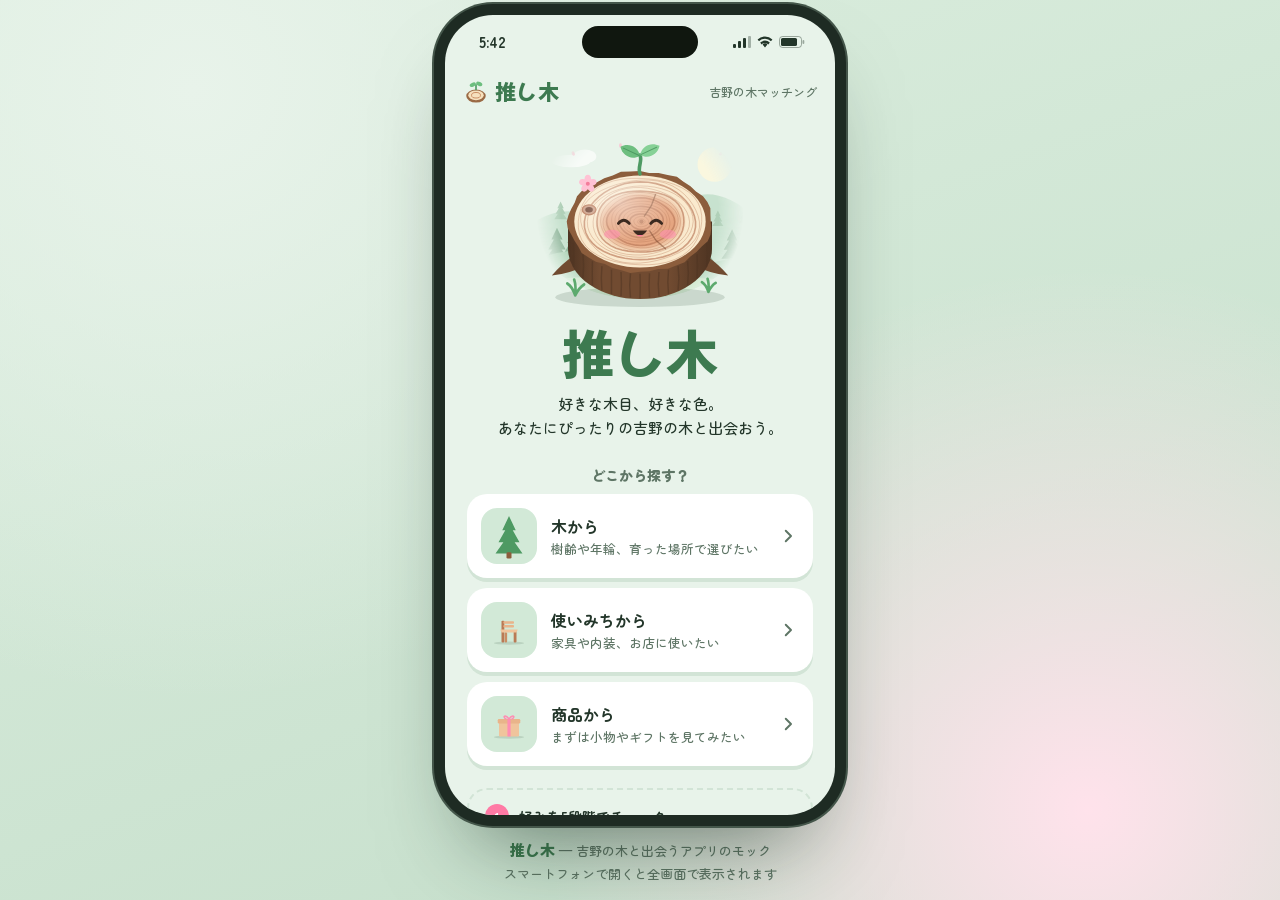
==== index.html @ c7396439 "モックとしての完成度を高めた" ====
<!doctype html>
<html lang="ja">
<head>
  <meta charset="utf-8">
  <meta name="viewport" content="width=device-width, initial-scale=1, viewport-fit=cover">
  <meta name="theme-color" content="#E8F3EA">
  <title>推し木｜あなたにぴったりの吉野の木と出会う（サンプル）</title>

  <link rel="preconnect" href="https://fonts.googleapis.com">
  <link rel="preconnect" href="https://fonts.gstatic.com" crossorigin>
  <link href="https://fonts.googleapis.com/css2?family=Mochiy+Pop+One&family=Zen+Maru+Gothic:wght@500;700;900&display=swap" rel="stylesheet">

  <link rel="stylesheet" href="css/base.css">
  <link rel="stylesheet" href="css/components.css">
  <link rel="stylesheet" href="css/screens.css">
</head>
<body>
  <div class="app">
    <!-- PC で見たときだけ表示するスマホのステータスバー -->
    <div class="statusbar" aria-hidden="true">
      <span id="clock">9:41</span>
      <span class="island"></span>
      <span class="sys">
        <svg viewBox="0 0 18 12"><rect x="0" y="8" width="3" height="4" rx="1"/><rect x="5" y="5" width="3" height="7" rx="1"/><rect x="10" y="2" width="3" height="10" rx="1"/><rect x="15" y="0" width="3" height="12" rx="1" opacity=".35"/></svg>
        <svg viewBox="0 0 16 12"><path d="M8 11.5l2.4-3a3.4 3.4 0 0 0-4.8 0zM3.2 6.6a6.8 6.8 0 0 1 9.6 0l-1.4 1.8a4.6 4.6 0 0 0-6.8 0zM.6 3.4a10.6 10.6 0 0 1 14.8 0L14 5.2a8.4 8.4 0 0 0-12 0z"/></svg>
        <svg viewBox="0 0 26 12"><rect x=".5" y=".5" width="22" height="11" rx="3" fill="none" stroke="currentColor" opacity=".4"/><rect x="2" y="2" width="16" height="8" rx="1.6"/><rect x="23.5" y="4" width="1.8" height="4" rx=".9" opacity=".4"/></svg>
      </span>
    </div>

    <header class="top">
      <div class="logo" aria-label="推し木">
        <svg viewBox="0 0 32 32" aria-hidden="true">
          <ellipse cx="16" cy="21" rx="12" ry="8" fill="#9A6A45"/>
          <ellipse cx="16" cy="20" rx="9.5" ry="6" fill="#F6E1BE"/>
          <ellipse cx="16" cy="20" rx="5.5" ry="3.4" fill="none" stroke="#C98D63" stroke-width="1.2"/>
          <path d="M16 13V7" stroke="#4E9A63" stroke-width="2" stroke-linecap="round"/>
          <ellipse cx="12" cy="7" rx="4" ry="2.4" fill="#6DBE7F" transform="rotate(-25 12 7)"/>
          <ellipse cx="20" cy="6" rx="4" ry="2.4" fill="#6DBE7F" transform="rotate(25 20 6)"/>
        </svg>
        推し木
      </div>
      <div class="top-meta" id="topMeta">吉野の木マッチング</div>
    </header>

    <!-- 各画面は js/screens/*.js がここに描画する -->
    <main id="main"></main>

    <nav class="tabs" id="tabs" hidden aria-label="メニュー">
      <button class="tab" data-tab="swipe">
        <svg viewBox="0 0 24 24" fill="none" stroke="currentColor" stroke-width="2" stroke-linecap="round">
          <rect x="5" y="3" width="14" height="18" rx="4"/>
          <path d="M9 13.5c1 1.5 5 1.5 6 0"/>
          <circle cx="9.5" cy="10" r=".6" fill="currentColor"/>
          <circle cx="14.5" cy="10" r=".6" fill="currentColor"/>
        </svg>
        さがす
      </button>
      <button class="tab" data-tab="oshi">
        <svg viewBox="0 0 24 24" fill="none" stroke="currentColor" stroke-width="2" stroke-linejoin="round">
          <path d="M12 20s-7-4.3-8.9-8.6C1.7 8.1 3.7 4.8 7 4.8c2 0 3.3 1.1 5 3 1.7-1.9 3-3 5-3 3.3 0 5.3 3.3 3.9 6.6C19 15.7 12 20 12 20z"/>
        </svg>
        推し木
        <span class="count" id="oshiCount" hidden></span>
      </button>
      <button class="tab" data-tab="mat">
        <svg viewBox="0 0 24 24" fill="none" stroke="currentColor" stroke-width="2" stroke-linejoin="round">
          <path d="M3 8.5l9-4 9 4-9 4z"/>
          <path d="M3 8.5v3.5l9 4 9-4V8.5"/>
          <path d="M3 12v3.5l9 4 9-4V12"/>
        </svg>
        材木
      </button>
      <button class="tab" data-tab="me">
        <svg viewBox="0 0 24 24" fill="none" stroke="currentColor" stroke-width="2" stroke-linecap="round">
          <ellipse cx="12" cy="15" rx="8" ry="5.5"/>
          <ellipse cx="12" cy="15" rx="3.5" ry="2.2"/>
          <path d="M12 9.5V5M12 6c-1.5-2-4-2-4-2s.5 2.5 4 2zM12 6c1.5-2 4-2 4-2s-.5 2.5-4 2z"/>
        </svg>
        わたし
      </button>
    </nav>

    <!-- モーダル類（スマホ枠の中に収めるため .app の内側に置く） -->
    <div class="overlay" id="overlay" hidden></div>
    <div class="match" id="match" hidden role="dialog" aria-modal="true" aria-labelledby="matchTitle"></div>
    <div class="toast" id="toast" role="status" aria-live="polite"></div>
  </div>

  <!-- PC で見たときだけ表示する説明 -->
  <aside class="device-note">
    <b>推し木</b> — 吉野の木と出会うアプリのモック<br>
    スマートフォンで開くと全画面で表示されます
  </aside>

  <!-- 読み込み順に依存しているので順番を変えないこと -->
  <script src="js/data.js"></script>
  <script src="js/state.js"></script>
  <script src="js/utils.js"></script>
  <script src="js/svg.js"></script>
  <script src="js/logic.js"></script>
  <script src="js/screens/start.js"></script>
  <script src="js/screens/quiz.js"></script>
  <script src="js/screens/profile.js"></script>
  <script src="js/screens/swipe.js"></script>
  <script src="js/screens/match.js"></script>
  <script src="js/screens/sheet.js"></script>
  <script src="js/screens/oshi.js"></script>
  <script src="js/screens/materials.js"></script>
  <script src="js/screens/inquiry.js"></script>
  <script src="js/main.js"></script>
</body>
</html>
---- css/base.css ----
/* =========================================================
   base.css — テーマ変数・リセット・全体レイアウト
   ========================================================= */

/* ---------- テーマ変数（ライト） ---------- */
:root {
  --bg: #E8F3EA;
  --paper: #FFFFFF;
  --ink: #23362A;
  --sub: #5E7565;
  --sugi: #3D7A50;
  --sugi-2: #D2E9D7;
  --sakura: #FF7AA5;
  --sakura-ink: #D94B7B;
  --sakura-2: #FFE2EB;
  --wood: #F4DDB4;
  --line: #D2E4D6;
  --shade: rgba(34, 72, 46, .28);
  --desk: #DCEEDF;
  --desk-2: #C4DECA;

  --display: "Mochiy Pop One", "Hiragino Maru Gothic ProN", "Zen Maru Gothic", system-ui, sans-serif;
  --body: "Zen Maru Gothic", "Hiragino Maru Gothic ProN", "Hiragino Sans", "Yu Gothic", system-ui, sans-serif;

  box-sizing: border-box;
  padding-top: env(safe-area-inset-top, 0px);
  padding-bottom: env(safe-area-inset-bottom, 0px);
}

/* ---------- テーマ変数（ダーク） ---------- */
@media (prefers-color-scheme: dark) {
  :root:not([data-theme="light"]) {
    --bg: #15231A;
    --paper: #1F3228;
    --ink: #EAF4EC;
    --sub: #A6C0AE;
    --sugi: #86C99C;
    --sugi-2: #2A4434;
    --sakura: #FF8DB3;
    --sakura-ink: #FF9DBE;
    --sakura-2: #472A35;
    --wood: #5B4731;
    --line: #2E4A3A;
    --shade: rgba(0, 0, 0, .5);
    --desk: #0E1712;
    --desk-2: #1A2A20;
  }
}

:root[data-theme="dark"] {
  --bg: #15231A;
  --paper: #1F3228;
  --ink: #EAF4EC;
  --sub: #A6C0AE;
  --sugi: #86C99C;
  --sugi-2: #2A4434;
  --sakura: #FF8DB3;
  --sakura-ink: #FF9DBE;
  --sakura-2: #472A35;
  --wood: #5B4731;
  --line: #2E4A3A;
  --shade: rgba(0, 0, 0, .5);
  --desk: #0E1712;
  --desk-2: #1A2A20;
}

/* ---------- リセット ---------- */
*,
*::before,
*::after {
  box-sizing: inherit;
}

html {
  height: 100%;
  scroll-padding-top: env(safe-area-inset-top, 0px);
}

body {
  height: 100%;
  margin: 0;
  background: var(--bg);
  color: var(--ink);
  font-family: var(--body);
  font-weight: 500;
  -webkit-font-smoothing: antialiased;
  line-height: 1.6;
}

button {
  font: inherit;
  color: inherit;
  cursor: pointer;
  border: 0;
  background: none;
}

:focus-visible {
  outline: 3px solid var(--sugi);
  outline-offset: 3px;
  border-radius: 12px;
}

svg {
  display: block;
  max-width: 100%;
}

/* ---------- アプリ全体の枠 ---------- */
.app {
  height: 100%;
  max-width: 440px;
  margin: 0 auto;
  display: flex;
  flex-direction: column;
  position: relative;
  overflow: hidden;
}

.top {
  display: flex;
  align-items: center;
  justify-content: space-between;
  padding: 12px 18px 4px;
  flex: none;
}

.logo {
  font-family: var(--display);
  font-size: 21px;
  color: var(--sugi);
  display: flex;
  align-items: center;
  gap: 6px;
  letter-spacing: .02em;
}

.logo svg {
  width: 26px;
  height: 26px;
}

.top-meta {
  font-size: 12px;
  color: var(--sub);
}

main {
  flex: 1;
  min-height: 0;
  display: flex;
  flex-direction: column;
  overflow-y: auto;
  overflow-x: hidden;
}

.pad {
  padding: 8px 20px 24px;
}

/* 画面が切り替わったときの入場アニメーション（utils.js の paint() がつける） */
main > .enter {
  animation: screenIn .34s cubic-bezier(.2, .9, .3, 1) both;
}

@keyframes screenIn {
  from { opacity: 0; transform: translateY(12px); }
}

/* ---------- PC で見たときのスマホ枠 ---------- */
.statusbar,
.device-note {
  display: none;
}

@media (min-width: 640px) and (min-height: 720px) {
  body {
    display: flex;
    flex-direction: column;
    align-items: center;
    justify-content: center;
    gap: 22px;
    background:
      radial-gradient(circle at 15% 10%, var(--bg) 0, transparent 45%),
      radial-gradient(circle at 85% 90%, var(--sakura-2) 0, transparent 40%),
      linear-gradient(160deg, var(--desk), var(--desk-2));
  }

  :root {
    padding: 0;
  }

  .app {
    flex: none;
    width: 390px;
    max-width: none;
    height: min(844px, calc(100vh - 100px));
    margin: 0;
    border-radius: 48px;
    background: var(--bg);
    box-shadow:
      0 0 0 11px #1E2B23,
      0 0 0 13px #44564A,
      0 50px 90px -30px rgba(20, 40, 28, .6);
  }

  .statusbar {
    flex: none;
    position: relative;
    display: flex;
    align-items: center;
    justify-content: space-between;
    height: 48px;
    padding: 6px 30px 0 34px;
    font-size: 15px;
    font-weight: 700;
    color: var(--ink);
  }

  .statusbar .island {
    position: absolute;
    left: 50%;
    top: 11px;
    width: 116px;
    height: 32px;
    border-radius: 20px;
    background: #10170F;
    transform: translateX(-50%);
  }

  .statusbar .sys {
    display: flex;
    align-items: center;
    gap: 6px;
  }

  .statusbar .sys svg {
    height: 12px;
    width: auto;
    fill: currentColor;
  }

  .device-note {
    display: block;
    text-align: center;
    font-size: 13px;
    color: var(--sub);
    line-height: 1.7;
  }

  .device-note b {
    font-family: var(--display);
    font-weight: 400;
    color: var(--sugi);
    font-size: 15px;
  }
}

/* ---------- 共通アニメーション ---------- */
@keyframes pop {
  from { transform: scale(.4); opacity: 0; }
  to   { transform: none; opacity: 1; }
}

@keyframes fade {
  from { opacity: 0; }
}

/* ---------- 動きを減らす設定 ---------- */
@media (prefers-reduced-motion: reduce) {
  *,
  *::before,
  *::after {
    animation-duration: .01ms !important;
    animation-delay: 0s !important;
    transition-duration: .01ms !important;
  }
  .petal {
    display: none;
  }
}
---- css/components.css ----
/* =========================================================
   components.css — タブ・ボタン・チップ・シート・マッチ演出・トースト
   ========================================================= */

/* ---------- タブバー ---------- */
.tabs {
  flex: none;
  display: flex;
  justify-content: space-around;
  padding: 6px 8px 8px;
  background: var(--paper);
  border-top: 1px solid var(--line);
  border-radius: 22px 22px 0 0;
}

.tabs[hidden] {
  display: none;
}

.tab {
  display: flex;
  flex-direction: column;
  align-items: center;
  gap: 2px;
  font-size: 11px;
  color: var(--sub);
  padding: 6px 14px;
  border-radius: 14px;
  position: relative;
}

.tab svg {
  width: 24px;
  height: 24px;
}

.tab[aria-current="page"] {
  color: var(--sugi);
  background: var(--sugi-2);
}

.tab .count {
  position: absolute;
  top: 2px;
  right: 8px;
  background: var(--sakura);
  color: #fff;
  font-size: 10px;
  min-width: 17px;
  height: 17px;
  border-radius: 9px;
  display: grid;
  place-items: center;
  padding: 0 4px;
  font-weight: 700;
}

/* ---------- ボタン ---------- */
.btn {
  display: flex;
  align-items: center;
  justify-content: center;
  gap: 8px;
  width: 100%;
  padding: 15px 20px;
  border-radius: 999px;
  font-weight: 900;
  font-size: 16px;
  transition: transform .12s;
}

.btn svg {
  width: 20px;
  height: 20px;
  flex: none;
}

.btn:active {
  transform: scale(.97);
}

.btn.primary {
  background: var(--sakura);
  color: #fff;
  box-shadow: 0 6px 0 var(--sakura-ink);
}

.btn.primary:active {
  box-shadow: 0 2px 0 var(--sakura-ink);
  transform: translateY(4px);
}

.btn.soft {
  background: var(--sugi-2);
  color: var(--sugi);
}

.btn.link {
  background: none;
  color: var(--sub);
  font-weight: 700;
  font-size: 14px;
  padding: 10px;
  text-decoration: underline;
  text-underline-offset: 4px;
}

.stack-btns {
  display: grid;
  gap: 10px;
}

/* ---------- チップ ---------- */
.chip {
  display: inline-block;
  background: var(--sugi-2);
  color: var(--sugi);
  padding: 3px 11px;
  border-radius: 999px;
  font-weight: 700;
  font-size: 12.5px;
}

/* ---------- 詳細シート（下から出るモーダル） ---------- */
.overlay {
  position: absolute;
  inset: 0;
  z-index: 20;
  display: flex;
  align-items: flex-end;
  justify-content: center;
  background: rgba(20, 40, 28, .45);
  animation: fade .2s;
}

.overlay[hidden] {
  display: none;
}

.sheet {
  width: 100%;
  max-width: 440px;
  max-height: 92%;
  background: var(--paper);
  border-radius: 28px 28px 0 0;
  overflow-y: auto;
  animation: up .3s cubic-bezier(.2, 1, .4, 1);
  padding-bottom: env(safe-area-inset-bottom, 0px);
}

@keyframes up {
  from { transform: translateY(60%); }
}

.sheet-art {
  position: relative;
  display: grid;
  place-items: center;
  height: 220px;
  overflow: hidden;
}

.sheet-art .char svg {
  width: 180px;
  height: 180px;
  margin-top: 24px;
}

/* 材木の詳細シートの上部 */
.sheet-art.mat-hero {
  background: linear-gradient(170deg, #FFF6E6, #F4E2C2);
}

.sheet-art.mat-hero.hinoki {
  background: linear-gradient(170deg, #FBFAF2, #EDE9D2);
}

.sheet-art.mat-hero > svg {
  width: 82%;
  height: auto;
  margin-top: 18px;
}

.close {
  position: absolute;
  top: 14px;
  right: 14px;
  width: 38px;
  height: 38px;
  border-radius: 50%;
  background: var(--paper);
  display: grid;
  place-items: center;
}

.close svg {
  width: 16px;
  height: 16px;
}

.sheet-body {
  padding: 6px 20px 26px;
}

.sec {
  margin-top: 20px;
}

.sec h3 {
  font-size: 15px;
  margin: 0 0 8px;
  display: flex;
  align-items: center;
  gap: 6px;
}

/* 相性がいい理由 */
.reasons {
  list-style: none;
  margin: 0;
  padding: 0;
  display: grid;
  gap: 6px;
}

.reasons li {
  background: var(--sakura-2);
  color: var(--ink);
  border-radius: 14px;
  padding: 8px 12px;
  font-size: 13.5px;
  font-weight: 700;
  display: flex;
  gap: 8px;
}

.reasons li::before {
  content: "♡";
  color: var(--sakura-ink);
}

/* 木のおはなし */
.bio {
  font-size: 14px;
  margin: 0;
  background: var(--bg);
  border-radius: 16px;
  padding: 12px 14px;
  line-height: 1.8;
}

/* 木 → 材 → 商品 → つくり手 → 体験 のつながり */
.chain {
  list-style: none;
  margin: 0;
  padding: 0;
  counter-reset: c;
}

.chain li {
  position: relative;
  padding: 0 0 16px 44px;
  counter-increment: c;
}

.chain li::before {
  content: counter(c);
  position: absolute;
  left: 0;
  top: 0;
  width: 30px;
  height: 30px;
  border-radius: 50%;
  background: var(--sugi);
  color: #fff;
  display: grid;
  place-items: center;
  font-weight: 900;
  font-size: 13px;
}

.chain li::after {
  content: "";
  position: absolute;
  left: 14px;
  top: 32px;
  bottom: 2px;
  width: 2px;
  background: var(--sugi-2);
}

.chain li:last-child::after {
  display: none;
}

.chain small {
  display: block;
  color: var(--sub);
  font-size: 11.5px;
  font-weight: 700;
}

.chain b {
  font-size: 14.5px;
}

.chain .items {
  display: flex;
  flex-wrap: wrap;
  gap: 6px;
  margin-top: 5px;
}

/* 次にしたいこと */
.feel {
  display: flex;
  flex-wrap: wrap;
  gap: 8px;
}

.feel button {
  padding: 8px 14px;
  border-radius: 999px;
  border: 2px solid var(--line);
  font-weight: 700;
  font-size: 13.5px;
}

.feel button[aria-pressed="true"] {
  background: var(--sakura);
  border-color: var(--sakura);
  color: #fff;
}

.sheet-actions {
  display: grid;
  grid-template-columns: 1fr 1fr;
  gap: 10px;
  margin-top: 22px;
}

/* ---------- マッチ演出 ---------- */
.match {
  position: absolute;
  inset: 0;
  z-index: 30;
  background: var(--sakura);
  color: #fff;
  display: flex;
  flex-direction: column;
  align-items: center;
  justify-content: center;
  text-align: center;
  padding: 30px 26px;
  overflow: hidden;
  animation: fade .25s;
}

.match[hidden] {
  display: none;
}

.match .small {
  font-weight: 900;
  font-size: 14px;
  opacity: .9;
  margin: 0;
}

.match h2 {
  font-family: var(--display);
  font-weight: 400;
  font-size: 30px;
  line-height: 1.35;
  margin: 4px 0 22px;
  position: relative;
}

.pair {
  display: flex;
  align-items: center;
  gap: 6px;
  position: relative;
}

.pair .p {
  width: 128px;
  height: 128px;
  border-radius: 50%;
  background: rgba(255, 255, 255, .95);
  display: grid;
  place-items: center;
  box-shadow: 0 8px 20px -8px rgba(120, 20, 60, .5);
}

.pair .p svg {
  width: 108px;
  height: 108px;
}

.pair .p:first-child {
  transform: rotate(-8deg);
  animation: inL .5s cubic-bezier(.3, 1.5, .5, 1) both;
}

.pair .p:last-child {
  transform: rotate(8deg);
  animation: inR .5s cubic-bezier(.3, 1.5, .5, 1) both;
}

@keyframes inL {
  from { transform: translateX(-120px) rotate(-30deg); opacity: 0; }
}

@keyframes inR {
  from { transform: translateX(120px) rotate(30deg); opacity: 0; }
}

.pair .heart {
  width: 44px;
  height: 44px;
  margin: 0 -18px;
  z-index: 2;
  background: #fff;
  color: var(--sakura-ink);
  border-radius: 50%;
  display: grid;
  place-items: center;
  animation: pop .5s .35s cubic-bezier(.3, 1.8, .5, 1) both;
}

.pair .heart svg {
  width: 24px;
  height: 24px;
}

.match .who {
  margin: 20px 0 26px;
  font-size: 15px;
  font-weight: 700;
  position: relative;
}

.match .btns {
  display: grid;
  gap: 10px;
  width: 100%;
  max-width: 320px;
  position: relative;
}

.match .btn.white {
  background: #fff;
  color: var(--sakura-ink);
  box-shadow: 0 6px 0 rgba(150, 30, 70, .35);
}

.match .btn.link {
  color: #fff;
}

/* 桜の花びら */
.petal {
  position: absolute;
  top: -30px;
  width: 14px;
  height: 12px;
  background: #fff;
  border-radius: 12px 0 12px 0;
  opacity: .85;
  animation: fall linear forwards;
}

.petal:nth-child(3n) {
  background: #FFD1E0;
}

@keyframes fall {
  to { transform: translate(var(--dx), 110vh) rotate(540deg); }
}

/* ---------- トースト ---------- */
.toast {
  position: absolute;
  left: 50%;
  bottom: calc(96px + env(safe-area-inset-bottom, 0px));
  transform: translateX(-50%) translateY(20px);
  background: var(--ink);
  color: var(--bg);
  padding: 10px 18px;
  border-radius: 999px;
  font-weight: 700;
  font-size: 14px;
  opacity: 0;
  pointer-events: none;
  transition: .25s;
  z-index: 40;
  white-space: nowrap;
}

.toast.show {
  opacity: 1;
  transform: translateX(-50%);
}

/* ---------- 樹種ラベル ---------- */
.kind.sugi.kind,
.kind.hinoki.kind {
  display: inline-block;
  padding: 1px 9px;
  border-radius: 999px;
  font-size: 11.5px;
  font-weight: 900;
  line-height: 1.7;
}

.kind.sugi.kind {
  background: #FBE3D6;
  color: #A8503A;
}

.kind.hinoki.kind {
  background: #E8EFD6;
  color: #5F7A2E;
}

/* ---------- 木・材木のイラスト（背景の山並み + キャラ） ---------- */
.scene {
  position: absolute;
  inset: 0;
}

.scene svg {
  width: 100%;
  height: 100%;
  max-width: none;
}

.char {
  position: relative;
  display: grid;
  place-items: center;
}

/* ---------- シートの中の部品 ---------- */
.sec .items {
  display: flex;
  flex-wrap: wrap;
  gap: 6px;
}

.chip.link {
  cursor: pointer;
  border: 0;
  font: inherit;
  font-weight: 700;
  font-size: 12.5px;
  background: var(--sakura-2);
  color: var(--sakura-ink);
}

.hint {
  margin: 10px 0 0;
  font-size: 12.5px;
  color: var(--sub);
}

.sheet-actions.one {
  grid-template-columns: 1fr;
}

.sheet-body > .sec .btn.link,
#unmatch {
  margin: 8px auto 0;
  display: block;
  width: auto;
}

/* 材木シートの「この材に近い木」 */
.tree-links {
  display: grid;
  gap: 8px;
}

.tree-link {
  display: flex;
  align-items: center;
  gap: 12px;
  padding: 8px 12px 8px 8px;
  border-radius: 16px;
  background: var(--bg);
  text-align: left;
}

.tree-link .ic {
  width: 48px;
  height: 48px;
  border-radius: 14px;
  display: grid;
  place-items: center;
  flex: none;
}

.tree-link .ic svg {
  width: 44px;
  height: 44px;
}

.tree-link > span:nth-child(2) {
  flex: 1;
}

.tree-link b {
  display: block;
  font-size: 14px;
}

.tree-link small {
  color: var(--sub);
  font-size: 12px;
}

.tree-link > svg {
  width: 18px;
  height: 18px;
  color: var(--sub);
}

/* ---------- 絞り込み（タブ風のボタン） ---------- */
.filters {
  display: flex;
  gap: 6px;
  margin-bottom: 14px;
}

.filters button {
  padding: 7px 15px;
  border-radius: 999px;
  background: var(--paper);
  font-weight: 700;
  font-size: 13px;
  color: var(--sub);
  box-shadow: 0 2px 0 var(--line);
}

.filters button[aria-selected="true"] {
  background: var(--sugi);
  color: #fff;
  box-shadow: none;
}

/* ---------- 相談フォーム ---------- */
.form-body {
  position: relative;
  padding-top: 26px;
}

.form-kick {
  margin: 0;
  font-size: 12.5px;
  font-weight: 700;
  color: var(--sub);
}

.form-title {
  font-family: var(--display);
  font-weight: 400;
  font-size: 24px;
  margin: 0 0 10px;
}

.subject {
  display: flex;
  align-items: center;
  gap: 8px;
  padding: 10px 14px;
  border-radius: 14px;
  background: var(--sugi-2);
  color: var(--sugi);
  font-weight: 900;
  font-size: 14px;
  margin-bottom: 16px;
}

.subject svg {
  width: 18px;
  height: 18px;
  flex: none;
}

.field {
  display: block;
  margin: 0 0 14px;
  padding: 0;
  border: 0;
}

.field > span,
.field > legend {
  display: block;
  padding: 0;
  margin-bottom: 6px;
  font-size: 13px;
  font-weight: 900;
}

.field em {
  font-style: normal;
  font-size: 10.5px;
  color: #fff;
  background: var(--sakura-ink);
  padding: 1px 6px;
  border-radius: 6px;
  margin-left: 4px;
  vertical-align: 1px;
}

.field input,
.field textarea {
  width: 100%;
  font: inherit;
  font-size: 15px;
  color: var(--ink);
  background: var(--bg);
  border: 2px solid transparent;
  border-radius: 14px;
  padding: 11px 14px;
  resize: vertical;
}

.field input:focus,
.field textarea:focus {
  outline: none;
  border-color: var(--sugi);
  background: var(--paper);
}

.kinds {
  display: flex;
  flex-wrap: wrap;
  gap: 6px;
}

.kind-opt input {
  position: absolute;
  opacity: 0;
  pointer-events: none;
}

.kind-opt span {
  display: inline-block;
  padding: 7px 12px;
  border-radius: 999px;
  border: 2px solid var(--line);
  font-size: 12.5px;
  font-weight: 700;
  cursor: pointer;
}

.kind-opt input:checked + span {
  background: var(--sugi);
  border-color: var(--sugi);
  color: #fff;
}

.kind-opt input:focus-visible + span {
  outline: 3px solid var(--sugi);
  outline-offset: 2px;
}

.form-err {
  min-height: 1.4em;
  margin: 0 0 8px;
  color: var(--sakura-ink);
  font-weight: 700;
  font-size: 13px;
}

/* 送信完了 */
.done {
  display: flex;
  flex-direction: column;
  align-items: center;
  text-align: center;
  padding: 20px 0 6px;
}

.done-ic {
  width: 72px;
  height: 72px;
  border-radius: 50%;
  background: var(--sugi);
  color: #fff;
  display: grid;
  place-items: center;
  animation: pop .45s cubic-bezier(.3, 1.8, .5, 1) both;
}

.done-ic svg {
  width: 38px;
  height: 38px;
}

.done h2 {
  font-family: var(--display);
  font-weight: 400;
  font-size: 23px;
  margin: 14px 0 6px;
}

.done p {
  margin: 0 0 6px;
  font-size: 14px;
}

.done .btn {
  margin-top: 12px;
  max-width: 260px;
}
---- css/screens.css ----
/* =========================================================
   screens.css — 各画面（スタート・診断・プロフィール・スワイプ・推し木リスト）
   ========================================================= */

/* ---------- スタート ---------- */
.start {
  display: flex;
  flex-direction: column;
  align-items: center;
  text-align: center;
  padding: 4px 22px 24px;
  gap: 6px;
}

.hero {
  position: relative;
  width: 230px;
  height: 200px;
  display: grid;
  place-items: end center;
}

.hero-scene {
  position: absolute;
  inset: 10px 0 18px;
  border-radius: 50%;
  overflow: hidden;
  opacity: .9;
  -webkit-mask-image: radial-gradient(circle, #000 55%, transparent 72%);
  mask-image: radial-gradient(circle, #000 55%, transparent 72%);
}

.hero-scene svg {
  width: 100%;
  height: 100%;
}

.hero-stump {
  position: relative;
  width: 180px;
  height: 180px;
  animation: pop .7s cubic-bezier(.3, 1.6, .5, 1) both;
}

.hero-stump .sprout {
  transform-origin: 100px 41px;
  animation: wiggle 1.2s .6s ease-in-out both;
}

@keyframes wiggle {
  0%, 100% { transform: rotate(0); }
  25%      { transform: rotate(-12deg); }
  60%      { transform: rotate(9deg); }
}

.start h1 {
  font-family: var(--display);
  font-weight: 400;
  font-size: 52px;
  line-height: 1.1;
  margin: 0;
  color: var(--sugi);
}

.start .lead {
  margin: 6px 0 14px;
  font-size: 15px;
  color: var(--ink);
}

.entries {
  display: grid;
  gap: 10px;
  width: 100%;
  text-align: left;
}

.entry {
  display: flex;
  align-items: center;
  gap: 14px;
  background: var(--paper);
  padding: 12px 14px 12px 12px;
  border-radius: 20px;
  border: 2px solid transparent;
  box-shadow: 0 4px 0 var(--line);
  transition: transform .12s;
  text-align: left;
}

.entry:hover {
  border-color: var(--sugi-2);
}

.entry:active {
  transform: translateY(2px);
}

.entry .em {
  width: 56px;
  height: 56px;
  border-radius: 16px;
  background: var(--sugi-2);
  display: grid;
  place-items: center;
  flex: none;
  overflow: hidden;
}

.entry .em svg {
  width: 50px;
  height: 50px;
}

.entry > span:nth-child(2) {
  flex: 1;
}

.entry b {
  display: block;
  font-size: 16px;
}

.entry small {
  display: block;
  color: var(--sub);
  font-size: 12.5px;
}

.entry .go svg {
  width: 18px;
  height: 18px;
  color: var(--sub);
}

.entry-q {
  font-weight: 900;
  margin: 4px 0 2px;
  font-size: 14px;
  color: var(--sub);
}

/* 使い方の3ステップ */
.steps {
  list-style: none;
  margin: 16px 0 0;
  padding: 14px 16px;
  width: 100%;
  display: grid;
  gap: 8px;
  text-align: left;
  border-radius: 20px;
  border: 2px dashed var(--line);
  font-size: 13.5px;
  font-weight: 700;
}

.steps li {
  display: flex;
  align-items: center;
  gap: 10px;
}

.steps b {
  width: 24px;
  height: 24px;
  border-radius: 50%;
  background: var(--sakura);
  color: #fff;
  display: grid;
  place-items: center;
  font-size: 12px;
  flex: none;
}

.fine {
  font-size: 11.5px;
  color: var(--sub);
  margin-top: 14px;
}

.motto {
  font-family: var(--display);
  font-size: 13px;
  color: var(--sugi);
  margin-top: 14px;
}

/* ---------- 診断 ---------- */
.quiz {
  display: flex;
  flex-direction: column;
  flex: 1;
  padding: 6px 20px 22px;
}

.qbar {
  display: flex;
  align-items: center;
  gap: 12px;
}

.back {
  width: 38px;
  height: 38px;
  border-radius: 50%;
  background: var(--paper);
  display: grid;
  place-items: center;
  flex: none;
}

.back svg {
  width: 18px;
  height: 18px;
}

.progress {
  flex: 1;
  height: 10px;
  border-radius: 5px;
  background: var(--paper);
  overflow: hidden;
}

.progress i {
  display: block;
  height: 100%;
  background: var(--sugi);
  border-radius: 5px;
  transition: width .35s;
}

.qnum {
  font-size: 13px;
  color: var(--sub);
  font-weight: 700;
  min-width: 36px;
  text-align: right;
}

.qhint {
  align-self: flex-start;
  margin: 20px 0 4px;
  background: var(--sakura-2);
  color: var(--sakura-ink);
  font-weight: 900;
  font-size: 12.5px;
  padding: 3px 12px;
  border-radius: 999px;
}

.qtitle {
  font-family: var(--display);
  font-weight: 400;
  font-size: 24px;
  line-height: 1.4;
  margin: 4px 0 18px;
}

/* 左右の絵（VS） */
.versus {
  display: grid;
  grid-template-columns: 1fr auto 1fr;
  align-items: center;
  gap: 6px;
}

.side {
  background: var(--paper);
  border-radius: 22px;
  padding: 12px 8px 12px;
  display: flex;
  flex-direction: column;
  align-items: center;
  gap: 6px;
  font-size: 14px;
  border: 3px solid transparent;
  box-shadow: 0 5px 0 var(--line);
  transition: transform .2s, opacity .2s, border-color .2s;
}

.side .art {
  width: 100%;
  aspect-ratio: 1.15;
  display: grid;
  place-items: center;
}

.side .art svg {
  width: 100%;
  height: 100%;
}

.side b {
  font-weight: 900;
}

.vs {
  font-family: var(--display);
  font-size: 13px;
  color: var(--sub);
}

/* 選んでいる位置に合わせて、左右の絵を強調する */
.versus[data-pos="0"] .side.l { transform: scale(1.06); border-color: var(--sugi); }
.versus[data-pos="1"] .side.l { transform: scale(1.03); border-color: var(--sugi); }
.versus[data-pos="3"] .side.r { transform: scale(1.03); border-color: var(--sakura); }
.versus[data-pos="4"] .side.r { transform: scale(1.06); border-color: var(--sakura); }
.versus[data-pos="0"] .side.r,
.versus[data-pos="4"] .side.l { opacity: .45; }
.versus[data-pos="1"] .side.r,
.versus[data-pos="3"] .side.l { opacity: .7; }
.versus[data-pos="2"] .side { border-color: var(--line); }

/* 5段階のボタン */
.scale {
  display: flex;
  align-items: center;
  justify-content: space-between;
  margin: 26px 6px 0;
  position: relative;
}

.scale::before {
  content: "";
  position: absolute;
  left: 20px;
  right: 20px;
  top: 50%;
  height: 4px;
  border-radius: 2px;
  background: linear-gradient(90deg, var(--sugi), var(--line) 50%, var(--sakura));
  opacity: .5;
  transform: translateY(-50%);
}

.pt {
  position: relative;
  border-radius: 50%;
  border: 3px solid;
  background: var(--bg);
  display: grid;
  place-items: center;
  transition: transform .15s, background .15s;
}

.pt:hover {
  transform: scale(1.1);
}

.pt.p0, .pt.p4 { width: 52px; height: 52px; }
.pt.p1, .pt.p3 { width: 40px; height: 40px; }
.pt.p2         { width: 30px; height: 30px; }
.pt.p0, .pt.p1 { border-color: var(--sugi); }
.pt.p3, .pt.p4 { border-color: var(--sakura); }
.pt.p2         { border-color: var(--sub); }

.pt[aria-checked="true"] {
  transform: scale(1.12);
}

.pt.p0[aria-checked="true"], .pt.p1[aria-checked="true"] { background: var(--sugi); }
.pt.p3[aria-checked="true"], .pt.p4[aria-checked="true"] { background: var(--sakura); }
.pt.p2[aria-checked="true"] { background: var(--sub); }

.pt[aria-checked="true"] span {
  width: 30%;
  height: 30%;
  border-radius: 50%;
  background: #fff;
}

.scale-lbl {
  display: grid;
  grid-template-columns: 1fr 1fr 1fr;
  margin-top: 8px;
  font-size: 11.5px;
  font-weight: 700;
  color: var(--sub);
}

.scale-lbl span:nth-child(2) { text-align: center; }
.scale-lbl span:nth-child(3) { text-align: right; }

.scale-now {
  margin: 14px 0 0;
  text-align: center;
  font-weight: 900;
  font-size: 15px;
  color: var(--sugi);
  min-height: 1.6em;
}

/* 4択 */
.opts {
  display: grid;
  grid-template-columns: 1fr 1fr;
  gap: 12px;
}

.opt {
  background: var(--paper);
  border-radius: 22px;
  padding: 10px 10px 14px;
  display: flex;
  flex-direction: column;
  align-items: center;
  gap: 4px;
  font-weight: 900;
  font-size: 14.5px;
  border: 3px solid transparent;
  box-shadow: 0 5px 0 var(--line);
  transition: transform .15s, border-color .15s;
}

.opt .art {
  width: 100%;
  aspect-ratio: 1.5;
  display: grid;
  place-items: center;
}

.opt .art svg {
  width: 100%;
  height: 100%;
}

.opt.sel {
  border-color: var(--sakura);
  transform: scale(1.04);
}

/* ---------- プロフィール ---------- */
.prof-head {
  display: flex;
  flex-direction: column;
  align-items: center;
  text-align: center;
  padding-top: 4px;
}

.prof-head .av {
  width: 160px;
  height: 160px;
}

.prof-kick {
  font-size: 13px;
  color: var(--sub);
  font-weight: 700;
  margin: 4px 0 0;
}

.prof-type {
  font-family: var(--display);
  font-weight: 400;
  font-size: 25px;
  margin: 2px 0 6px;
  color: var(--sugi);
  line-height: 1.35;
}

.prefs {
  display: flex;
  flex-wrap: wrap;
  justify-content: center;
  gap: 6px;
}

.prof-card {
  background: var(--paper);
  border-radius: 24px;
  padding: 18px 18px 8px;
  margin: 16px 0 0;
}

.prof-card h3 {
  margin: 0 0 8px;
  font-size: 15px;
  display: flex;
  align-items: baseline;
  justify-content: space-between;
}

.prof-card h3 small {
  font-size: 11.5px;
  color: var(--sub);
  font-weight: 700;
}

.meter {
  padding: 10px 0;
  border-top: 1px dashed var(--line);
}

.meter:first-of-type {
  border-top: 0;
}

.mtop {
  display: flex;
  justify-content: space-between;
  align-items: baseline;
  margin-bottom: 8px;
}

.meter .k {
  font-weight: 900;
  font-size: 13.5px;
}

.meter .val {
  font-weight: 900;
  font-size: 12.5px;
  color: var(--sakura-ink);
}

.meter .val.free {
  color: var(--sub);
}

.meter .ends {
  display: flex;
  justify-content: space-between;
  font-size: 11px;
  color: var(--sub);
  margin-top: 6px;
}

.track {
  position: relative;
  height: 8px;
  border-radius: 4px;
  background: var(--sugi-2);
}

.track i {
  position: absolute;
  top: 50%;
  width: 6px;
  height: 6px;
  border-radius: 50%;
  background: var(--paper);
  transform: translate(-50%, -50%);
}

.track .dot {
  position: absolute;
  top: 50%;
  width: 22px;
  height: 22px;
  border-radius: 50%;
  background: var(--sakura);
  border: 3px solid var(--paper);
  transform: translate(-50%, -50%);
  box-shadow: 0 1px 4px var(--shade);
}

.track.free .dot {
  background: var(--sub);
  opacity: .6;
}

.prof-use {
  display: flex;
  align-items: center;
  justify-content: space-between;
  padding: 12px 0 10px;
  border-top: 1px dashed var(--line);
  font-size: 13.5px;
}

.prof-use b {
  font-weight: 900;
}

/* あなたに合う材木 */
.mat,
.mat-item {
  display: grid;
  grid-template-columns: 84px 1fr auto;
  align-items: center;
  gap: 12px;
  width: 100%;
  text-align: left;
}

.mat {
  padding: 10px 0;
  border-top: 1px dashed var(--line);
}

.mat:first-of-type {
  border-top: 0;
}

.mat-art svg {
  width: 84px;
  height: auto;
}

.mat-txt b {
  display: block;
  font-weight: 900;
  font-size: 14px;
}

.mat-txt > span:not(.kind) {
  display: -webkit-box;
  -webkit-line-clamp: 2;
  -webkit-box-orient: vertical;
  overflow: hidden;
  font-size: 12px;
  color: var(--sub);
  line-height: 1.55;
}

.mat .pct,
.mat-item .pct {
  font-family: var(--display);
  color: var(--sakura-ink);
  font-size: 15px;
  text-align: right;
}

.mat-item .pct i {
  display: block;
  font-family: var(--body);
  font-style: normal;
  font-size: 10px;
  font-weight: 900;
  color: #fff;
  background: var(--sakura);
  border-radius: 999px;
  padding: 0 6px;
  margin-bottom: 2px;
}

.prof-card .more {
  margin: 0 auto 4px;
  width: auto;
}

.pad > .stack-btns {
  margin-top: 18px;
}

/* 設定 */
.settings {
  padding-bottom: 6px;
}

.settings .row {
  display: flex;
  justify-content: space-between;
  align-items: center;
  width: 100%;
  padding: 12px 0;
  border-top: 1px dashed var(--line);
  font-size: 14px;
  font-weight: 700;
  text-align: left;
}

.settings .row svg {
  width: 16px;
  height: 16px;
  color: var(--sub);
}

.settings .row.danger {
  color: var(--sakura-ink);
}

/* ---------- 材木カタログ ---------- */
.mat-list {
  display: grid;
  gap: 10px;
}

.mat-item {
  background: var(--paper);
  border-radius: 20px;
  padding: 10px 14px 10px 10px;
  box-shadow: 0 4px 0 var(--line);
}

.mat-item .mat-txt b {
  font-family: var(--display);
  font-weight: 400;
  font-size: 17px;
  margin: 2px 0 0;
}

.mat-item .mat-txt > span:not(.kind) {
  -webkit-line-clamp: 1;
}

/* ---------- スワイプ ---------- */
.swipe {
  flex: 1;
  display: flex;
  flex-direction: column;
  padding: 4px 16px 12px;
  min-height: 0;
}

.swipe-head {
  display: flex;
  justify-content: space-between;
  align-items: baseline;
  padding: 0 4px;
}

.swipe-tip {
  font-size: 12px;
  color: var(--sub);
  margin: 0;
}

.left-count {
  font-size: 12px;
  font-weight: 700;
  color: var(--sub);
}

.left-count b {
  font-family: var(--display);
  font-weight: 400;
  font-size: 16px;
  color: var(--sugi);
}

/* 何本目かを示すドット */
.dots {
  display: flex;
  gap: 4px;
  padding: 6px 4px 10px;
}

.dots i {
  flex: 1;
  height: 4px;
  border-radius: 2px;
  background: var(--paper);
}

.dots i.seen {
  background: var(--sugi-2);
}

.dots i.now {
  background: var(--sugi);
}

.deck {
  position: relative;
  flex: 1;
  min-height: 360px;
}

.card {
  position: absolute;
  inset: 0;
  background: var(--paper);
  border-radius: 28px;
  overflow: hidden;
  display: flex;
  flex-direction: column;
  box-shadow: 0 14px 30px -14px var(--shade);
  touch-action: none;
  user-select: none;
  -webkit-user-select: none;
  transition: transform .3s cubic-bezier(.3, 1.3, .5, 1);
}

.card.next {
  transform: scale(.94) translateY(14px);
  opacity: .9;
  pointer-events: none;
}

/* 下のカードが上に繰り上がるアニメーション */
.card.front {
  animation: promote .32s cubic-bezier(.3, 1.3, .5, 1);
}

@keyframes promote {
  from { transform: scale(.94) translateY(14px); }
}

.card-art {
  position: relative;
  flex: 1;
  min-height: 150px;
  display: grid;
  place-items: center;
  overflow: hidden;
}

.card-art .char {
  width: 100%;
  height: 100%;
}

.card-art .char svg {
  height: 92%;
  width: auto;
  max-height: 250px;
  margin-top: 6%;
}

.badge {
  position: absolute;
  top: 14px;
  left: 14px;
  background: var(--paper);
  color: var(--sakura-ink);
  font-weight: 900;
  border-radius: 999px;
  padding: 5px 12px 5px 10px;
  font-size: 13px;
  display: flex;
  align-items: center;
  gap: 4px;
  box-shadow: 0 3px 0 rgba(0, 0, 0, .06);
}

.badge b {
  font-family: var(--display);
  font-weight: 400;
  font-size: 19px;
}

.place {
  position: absolute;
  top: 16px;
  right: 14px;
  font-size: 12px;
  font-weight: 700;
  background: rgba(255, 255, 255, .75);
  color: #3a4a3f;
  padding: 4px 10px;
  border-radius: 999px;
}

/* 「推し！」「また今度」スタンプ */
.stamp {
  position: absolute;
  top: 34%;
  font-family: var(--display);
  font-size: 30px;
  padding: 4px 14px;
  border-radius: 14px;
  border: 4px solid;
  opacity: 0;
  pointer-events: none;
}

.stamp.like {
  left: 18px;
  color: var(--sakura-ink);
  border-color: var(--sakura-ink);
  transform: rotate(-14deg);
  background: rgba(255, 255, 255, .85);
}

.stamp.nope {
  right: 18px;
  color: #6b7c70;
  border-color: #6b7c70;
  transform: rotate(12deg);
  background: rgba(255, 255, 255, .85);
  font-size: 24px;
}

.card-body {
  padding: 14px 18px 16px;
  flex: none;
}

.name-row {
  display: flex;
  align-items: baseline;
  gap: 8px;
  flex-wrap: wrap;
}

.name-row .kind {
  font-size: 12.5px;
  color: var(--sub);
  font-weight: 700;
}

.name-row h2 {
  font-family: var(--display);
  font-weight: 400;
  font-size: 27px;
  margin: 0;
  line-height: 1.2;
}

.name-row .age {
  font-size: 13.5px;
  color: var(--sub);
  font-weight: 700;
}

.feature {
  margin: 2px 0 10px;
  font-size: 14px;
}

.specs {
  display: grid;
  grid-template-columns: repeat(3, 1fr);
  gap: 6px;
  margin: 0;
}

.specs div {
  background: var(--bg);
  border-radius: 12px;
  padding: 6px 8px;
}

.specs dt {
  font-size: 10.5px;
  color: var(--sub);
}

.specs dd {
  margin: 0;
  font-weight: 900;
  font-size: 13px;
  line-height: 1.35;
}

.card-foot {
  display: flex;
  justify-content: space-between;
  align-items: center;
  margin-top: 10px;
  font-size: 12.5px;
  gap: 8px;
}

.card-foot .uses {
  display: flex;
  gap: 5px;
  flex-wrap: wrap;
}

.stars {
  color: var(--sakura-ink);
  letter-spacing: 1px;
  font-size: 13px;
  white-space: nowrap;
}

.stars span {
  color: var(--line);
}

/* 下部のアクションボタン */
.actions {
  display: flex;
  justify-content: center;
  align-items: center;
  gap: 18px;
  padding: 14px 0 2px;
  flex: none;
}

.act {
  border-radius: 50%;
  display: grid;
  place-items: center;
  background: var(--paper);
  box-shadow: 0 5px 0 var(--line);
  transition: transform .12s;
}

.act:active {
  transform: translateY(3px);
  box-shadow: 0 2px 0 var(--line);
}

.act.nope {
  width: 62px;
  height: 62px;
  color: var(--sub);
}

.act.info,
.act.undo {
  width: 48px;
  height: 48px;
  color: var(--sugi);
}

.act.undo {
  color: #C9922E;
}

.act:disabled {
  opacity: .4;
  cursor: default;
  transform: none;
}

.act.like {
  width: 72px;
  height: 72px;
  background: var(--sakura);
  color: #fff;
  box-shadow: 0 5px 0 var(--sakura-ink);
}

.act svg {
  width: 46%;
  height: 46%;
}

.act-lbl {
  display: flex;
  justify-content: center;
  gap: 18px;
  font-size: 11px;
  color: var(--sub);
  font-weight: 700;
}

.act-lbl span {
  width: 48px;
  text-align: center;
}

.act-lbl span:nth-child(2) {
  width: 62px;
}

.act-lbl span:nth-child(3) {
  width: 72px;
}

/* ---------- 空の状態（全部見た／推し木なし） ---------- */
.empty {
  flex: 1;
  display: flex;
  flex-direction: column;
  align-items: center;
  justify-content: center;
  text-align: center;
  padding: 20px 26px;
  gap: 8px;
}

.empty svg {
  width: 130px;
  height: 130px;
}

.empty h2 {
  font-family: var(--display);
  font-weight: 400;
  font-size: 21px;
  margin: 6px 0 0;
}

.empty p {
  margin: 0 0 12px;
  color: var(--sub);
  font-size: 14px;
}

/* ---------- 推し木リスト ---------- */
.list-title {
  font-family: var(--display);
  font-weight: 400;
  font-size: 22px;
  margin: 6px 0 4px;
}

.list-sub {
  margin: 0 0 14px;
  color: var(--sub);
  font-size: 13.5px;
}

.grid {
  display: grid;
  grid-template-columns: 1fr 1fr;
  gap: 12px;
}

.mini {
  padding: 0;
  display: flex;
  flex-direction: column;
  justify-content: flex-start;
  background: var(--paper);
  border-radius: 22px;
  overflow: hidden;
  text-align: left;
  box-shadow: 0 4px 0 var(--line);
}

.mini .art {
  position: relative;
  aspect-ratio: 1.1;
  display: grid;
  place-items: center;
  overflow: hidden;
}

.mini .art .char {
  width: 100%;
  height: 100%;
}

.mini .art .char svg {
  height: 80%;
  width: auto;
  margin: 6% auto 0;
}

.mini .t {
  padding: 8px 12px 12px;
}

.mini b {
  font-family: var(--display);
  font-weight: 400;
  font-size: 18px;
  display: block;
}

.mini small {
  color: var(--sub);
  font-size: 12px;
  display: block;
}

.mini .pct {
  color: var(--sakura-ink);
  font-weight: 900;
  font-size: 12.5px;
}

.mini .t .kind {
  margin-bottom: 2px;
}

.mini .feel-note {
  display: block;
  margin-top: 4px;
  font-size: 11px;
  font-weight: 700;
  color: var(--sugi);
}

.mini .feel-note::before {
  content: "♡ ";
  color: var(--sakura-ink);
}

/* ---------- 画面の高さが低い端末 ---------- */
@media (max-height: 680px) {
  .card-art .char svg {
    max-height: 160px;
  }
  .specs dd {
    font-size: 12px;
  }
  .act.like {
    width: 62px;
    height: 62px;
  }
  .act.nope {
    width: 54px;
    height: 54px;
  }
}
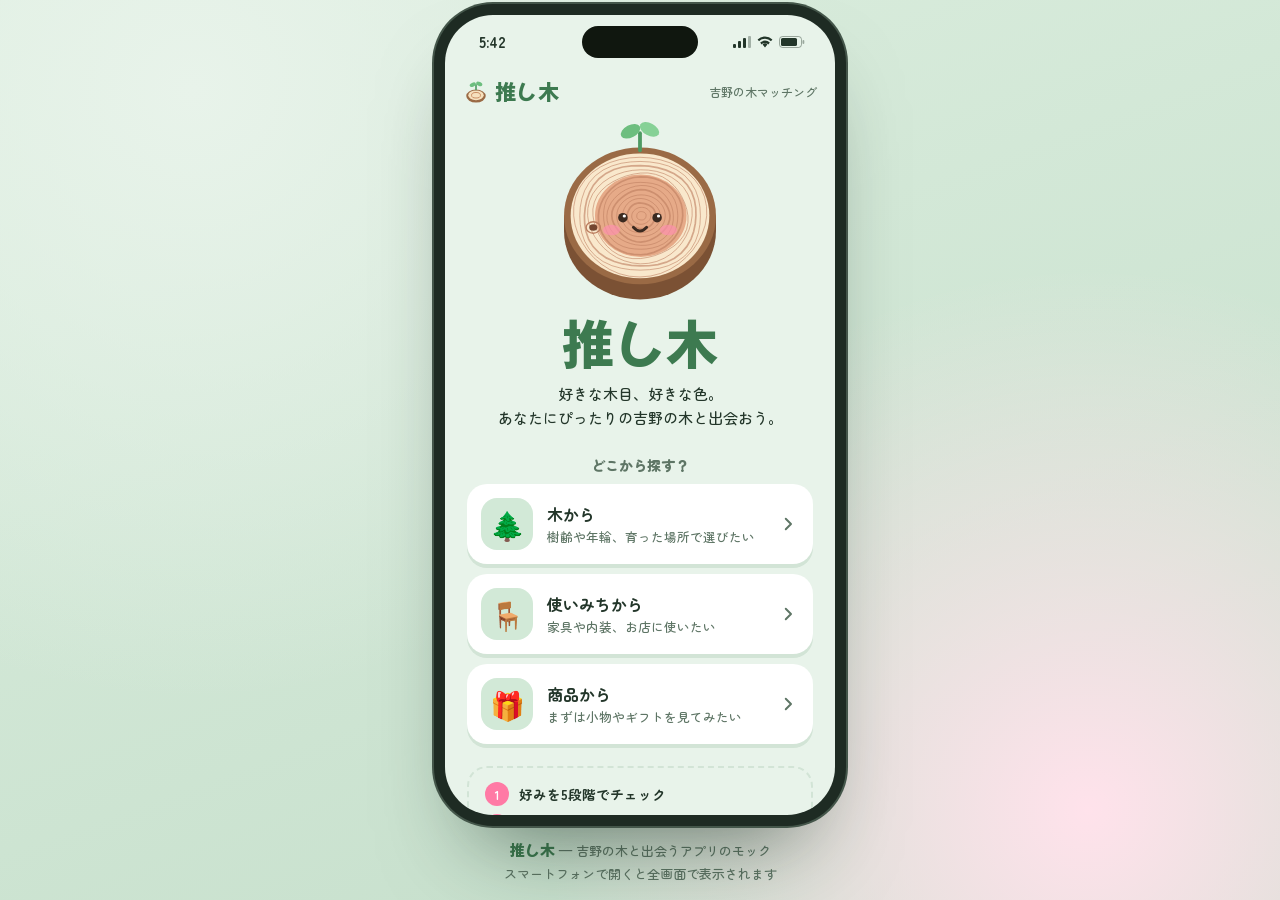
==== commit f864a055: "スタンプラリー機能を追加" ====
--- a/index.html
+++ b/index.html
@@ -4,6 +4,9 @@
   <meta charset="utf-8">
   <meta name="viewport" content="width=device-width, initial-scale=1, viewport-fit=cover">
   <meta name="theme-color" content="#E8F3EA">
+  <link rel="icon" href="icons/favicon.svg" type="image/svg+xml">
+  <link rel="icon" href="icons/favicon-32.png" sizes="32x32" type="image/png">
+  <link rel="apple-touch-icon" href="icons/apple-touch-icon.png">
   <title>推し木｜あなたにぴったりの吉野の木と出会う（サンプル）</title>
 
   <link rel="preconnect" href="https://fonts.googleapis.com">
@@ -62,6 +65,14 @@
         推し木
         <span class="count" id="oshiCount" hidden></span>
       </button>
+      <button class="tab" data-tab="stamp">
+        <svg viewBox="0 0 24 24" fill="none" stroke="currentColor" stroke-width="2" stroke-linecap="round" stroke-linejoin="round">
+          <circle cx="12" cy="6" r="3"/>
+          <path d="M10.5 9v3H6a2 2 0 0 0-2 2v2h16v-2a2 2 0 0 0-2-2h-4.5V9"/>
+          <path d="M5 20h14"/>
+        </svg>
+        スタンプ
+      </button>
       <button class="tab" data-tab="mat">
         <svg viewBox="0 0 24 24" fill="none" stroke="currentColor" stroke-width="2" stroke-linejoin="round">
           <path d="M3 8.5l9-4 9 4-9 4z"/>
@@ -107,6 +118,7 @@
   <script src="js/screens/oshi.js"></script>
   <script src="js/screens/materials.js"></script>
   <script src="js/screens/inquiry.js"></script>
+  <script src="js/screens/stamps.js"></script>
   <script src="js/main.js"></script>
 </body>
 </html>
--- a/css/components.css
+++ b/css/components.css
@@ -24,7 +24,8 @@
   gap: 2px;
   font-size: 11px;
   color: var(--sub);
-  padding: 6px 14px;
+  padding: 6px 8px;
+  min-width: 58px;
   border-radius: 14px;
   position: relative;
 }
--- a/css/screens.css
+++ b/css/screens.css
@@ -12,38 +12,14 @@
   gap: 6px;
 }
 
-.hero {
-  position: relative;
-  width: 230px;
-  height: 200px;
-  display: grid;
-  place-items: end center;
-}
-
-.hero-scene {
-  position: absolute;
-  inset: 10px 0 18px;
-  border-radius: 50%;
-  overflow: hidden;
-  opacity: .9;
-  -webkit-mask-image: radial-gradient(circle, #000 55%, transparent 72%);
-  mask-image: radial-gradient(circle, #000 55%, transparent 72%);
-}
-
-.hero-scene svg {
-  width: 100%;
-  height: 100%;
-}
-
 .hero-stump {
-  position: relative;
-  width: 180px;
-  height: 180px;
+  width: 190px;
+  height: 190px;
   animation: pop .7s cubic-bezier(.3, 1.6, .5, 1) both;
 }
 
 .hero-stump .sprout {
-  transform-origin: 100px 41px;
+  transform-origin: 100px 36px;
   animation: wiggle 1.2s .6s ease-in-out both;
 }
 
@@ -97,19 +73,15 @@
 }
 
 .entry .em {
-  width: 56px;
-  height: 56px;
+  font-size: 28px;
+  width: 52px;
+  height: 52px;
   border-radius: 16px;
   background: var(--sugi-2);
   display: grid;
   place-items: center;
   flex: none;
   overflow: hidden;
-}
-
-.entry .em svg {
-  width: 50px;
-  height: 50px;
 }
 
 .entry > span:nth-child(2) {
@@ -1183,3 +1155,241 @@
     height: 54px;
   }
 }
+
+/* ---------- スタンプラリー ---------- */
+.sr-card {
+  background: var(--paper);
+  border-radius: 24px;
+  padding: 16px 16px 18px;
+  box-shadow: 0 4px 0 var(--line);
+}
+
+.sr-head {
+  display: flex;
+  justify-content: space-between;
+  align-items: baseline;
+  font-size: 14px;
+  color: var(--sub);
+}
+
+.sr-head > b {
+  color: var(--ink);
+  font-size: 15px;
+}
+
+.sr-num {
+  font-family: var(--display);
+  font-weight: 400;
+  font-size: 22px;
+  color: var(--sakura-ink);
+}
+
+.sr-bar {
+  height: 8px;
+  border-radius: 4px;
+  background: var(--sugi-2);
+  overflow: hidden;
+  margin: 6px 0 14px;
+}
+
+.sr-bar i {
+  display: block;
+  height: 100%;
+  border-radius: 4px;
+  background: var(--sakura);
+  transition: width .4s;
+}
+
+.sr-slots {
+  display: grid;
+  grid-template-columns: repeat(3, 1fr);
+  gap: 10px;
+}
+
+.sr-slot {
+  aspect-ratio: 1;
+  padding: 0;
+  display: grid;
+  place-items: center;
+}
+
+.sr-slot svg {
+  width: 100%;
+  height: 100%;
+}
+
+.sr-empty {
+  width: 86%;
+  height: 86%;
+  border-radius: 50%;
+  border: 2px dashed var(--line);
+  display: grid;
+  place-items: center;
+  align-content: center;
+  gap: 0;
+  font-size: 26px;
+  line-height: 1.2;
+}
+
+.sr-empty > span {
+  opacity: .35;
+}
+
+.sr-empty small {
+  font-size: 11px;
+  font-weight: 700;
+  color: var(--sub);
+}
+
+/* 押したばかりのスタンプ：ポンと押される */
+.sr-slot.new svg,
+.sr-big.new svg {
+  animation: press .5s cubic-bezier(.3, 1.4, .5, 1) both;
+}
+
+@keyframes press {
+  0%   { transform: scale(2.2); opacity: 0; }
+  60%  { transform: scale(.92); opacity: 1; }
+  100% { transform: scale(1); }
+}
+
+.sr-complete {
+  margin: 14px 0 0;
+  text-align: center;
+  font-weight: 900;
+  font-size: 13.5px;
+  color: var(--sakura-ink);
+}
+
+.sr-h {
+  margin: 20px 0 8px;
+  font-size: 15px;
+}
+
+.sr-spots {
+  display: grid;
+  gap: 8px;
+}
+
+.sr-spot {
+  display: flex;
+  align-items: center;
+  gap: 12px;
+  width: 100%;
+  padding: 10px 14px 10px 10px;
+  border-radius: 18px;
+  background: var(--paper);
+  text-align: left;
+  box-shadow: 0 3px 0 var(--line);
+}
+
+.sr-ic {
+  width: 44px;
+  height: 44px;
+  border-radius: 14px;
+  background: var(--sugi-2);
+  display: grid;
+  place-items: center;
+  font-size: 22px;
+  flex: none;
+}
+
+.sr-ic.big {
+  width: 56px;
+  height: 56px;
+  font-size: 28px;
+  border-radius: 18px;
+}
+
+.sr-txt {
+  flex: 1;
+}
+
+.sr-txt b {
+  display: block;
+  font-size: 14.5px;
+}
+
+.sr-txt small {
+  color: var(--sub);
+  font-size: 12px;
+}
+
+.sr-go,
+.sr-done {
+  display: flex;
+  align-items: center;
+  gap: 2px;
+  font-size: 12px;
+  font-weight: 900;
+  white-space: nowrap;
+}
+
+.sr-go {
+  color: var(--sugi);
+}
+
+.sr-done {
+  color: var(--sakura-ink);
+}
+
+.sr-go svg,
+.sr-done svg {
+  width: 15px;
+  height: 15px;
+}
+
+/* スポットのシート */
+.sr-spot-head {
+  display: flex;
+  align-items: center;
+  gap: 12px;
+  margin-bottom: 12px;
+  padding-right: 44px;
+}
+
+.sr-spot-head .form-title {
+  margin: 0;
+}
+
+.sr-form input {
+  font-size: 17px;
+  letter-spacing: .05em;
+}
+
+.sr-got {
+  text-align: center;
+  font-size: 13.5px;
+  color: var(--sub);
+  font-weight: 700;
+}
+
+.sr-got p {
+  margin: 6px 0 0;
+}
+
+.sr-big {
+  width: 150px;
+  height: 150px;
+  margin: 0 auto;
+}
+
+.sr-big svg {
+  width: 100%;
+  height: 100%;
+}
+
+.sr-pressed h2 {
+  color: var(--sakura-ink);
+}
+
+/* パスワードがちがうとき */
+.shake {
+  animation: shake .4s;
+  border-color: var(--sakura-ink) !important;
+}
+
+@keyframes shake {
+  20%, 60% { transform: translateX(-6px); }
+  40%, 80% { transform: translateX(6px); }
+}
